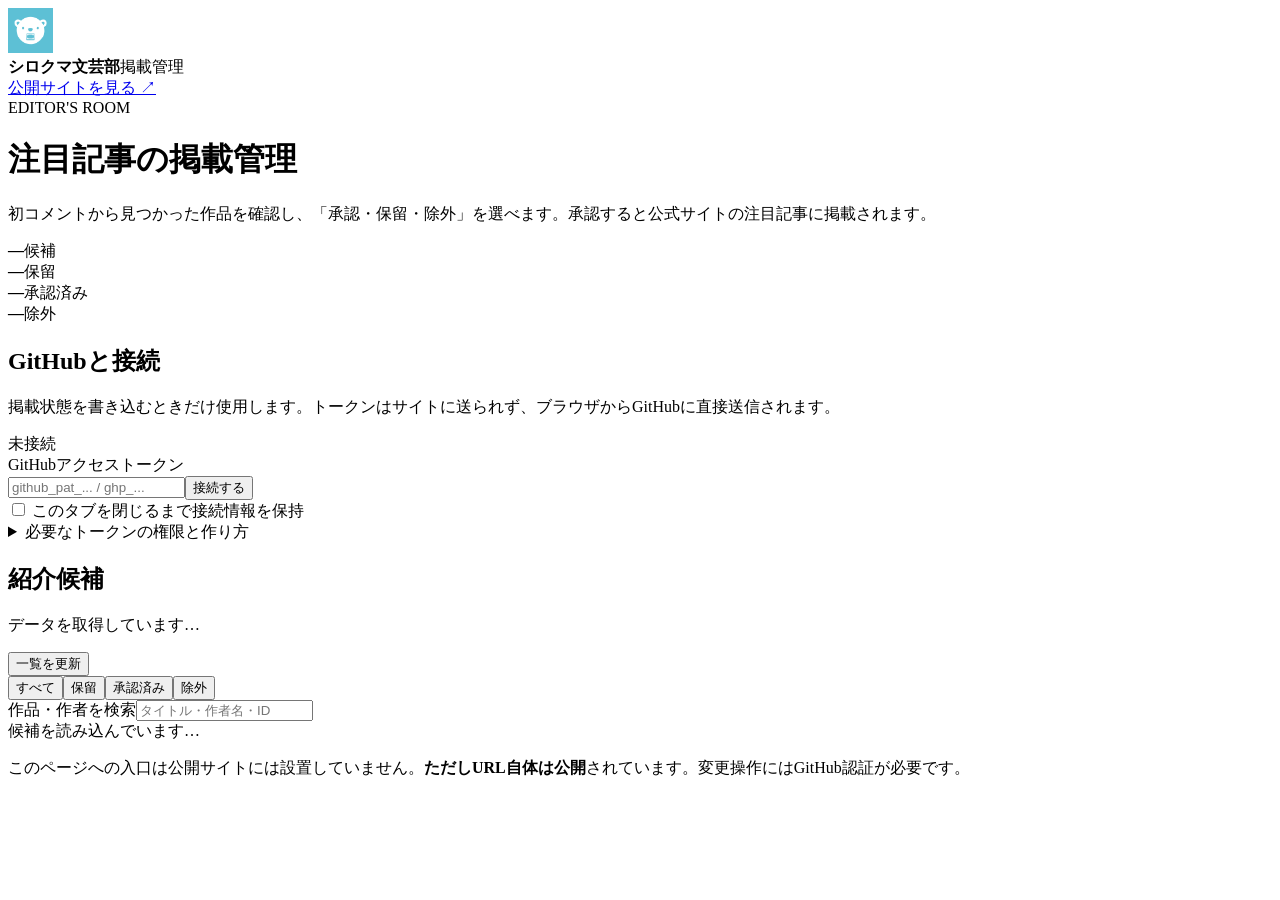
==== admin/index.html @ ab10d97c "Create unlinked Shirokuma featured-article approval console" ====
<!doctype html>
<html lang="ja">
<head>
<meta charset="utf-8">
<meta name="viewport" content="width=device-width,initial-scale=1">
<meta name="color-scheme" content="light">
<meta name="robots" content="noindex,nofollow,noarchive">
<meta http-equiv="Content-Security-Policy" content="default-src 'none'; base-uri 'none'; form-action 'none'; script-src 'self'; style-src 'self'; img-src 'self'; connect-src 'self' https://api.github.com; upgrade-insecure-requests">
<title>掲載管理｜シロクマ文芸部</title>
<link rel="icon" type="image/png" href="../assets/polarbear-icon.png">
<link rel="stylesheet" href="./style.css">
<script defer src="./app.js"></script>
</head>
<body>
<header class="header"><div class="wrap head">
  <div class="logo"><img src="../assets/polarbear-icon.png" alt="" width="45" height="45"><div><strong>シロクマ文芸部</strong><span>掲載管理</span></div></div>
  <a href="../" target="_blank" rel="noopener noreferrer" class="site">公開サイトを見る ↗</a>
</div></header>
<main class="wrap">
  <div class="hero"><div class="eyebrow">EDITOR'S ROOM</div><h1>注目記事の掲載管理</h1>
    <p>初コメントから見つかった作品を確認し、「承認・保留・除外」を選べます。承認すると公式サイトの注目記事に掲載されます。</p>
    <div class="summary" aria-live="polite"><div><b id="count-total">—</b><span>候補</span></div><div><b id="count-draft">—</b><span>保留</span></div><div><b id="count-approved">—</b><span>承認済み</span></div><div><b id="count-excluded">—</b><span>除外</span></div></div>
  </div>
  <section class="auth" aria-labelledby="auth-title">
    <div class="auth-top"><div><h2 id="auth-title">GitHubと接続</h2><p>掲載状態を書き込むときだけ使用します。トークンはサイトに送られず、ブラウザからGitHubに直接送信されます。</p></div><span id="auth-status" class="auth-status">未接続</span></div>
    <div class="auth-controls">
      <label for="token">GitHubアクセストークン</label>
      <div class="auth-row"><input id="token" type="password" spellcheck="false" autocomplete="off" placeholder="github_pat_... / ghp_..."><button id="connect" type="button" class="primary">接続する</button><button id="disconnect" type="button" class="quiet" hidden>切断</button></div>
      <label class="remember"><input type="checkbox" id="remember"> このタブを閉じるまで接続情報を保持</label>
    </div>
    <details><summary>必要なトークンの権限と作り方</summary><p>GitHubの「Fine-grained personal access token」で、対象リポジトリ <code>komakikosuke/shirokuma-bungeibu</code> だけを選び、<strong>Contents: Read and write</strong> を付けます。アカウント全体の権限は不要です。</p><p><a href="https://github.com/settings/personal-access-tokens/new" target="_blank" rel="noopener noreferrer">GitHubでトークンを作成 ↗</a></p></details>
    <p id="message" role="status" aria-live="polite"></p>
  </section>
  <section class="records" aria-labelledby="records-title">
    <div class="tools"><div><h2 id="records-title">紹介候補</h2><p id="updated" class="muted">データを取得しています…</p></div>
      <button id="refresh" type="button" class="quiet">一覧を更新</button></div>
    <div class="filter-row" aria-label="候補一覧の絞り込み">
      <div class="tabs" role="group" aria-label="状態"><button class="selected" data-filter="all" type="button">すべて</button><button data-filter="draft" type="button">保留</button><button data-filter="approved" type="button">承認済み</button><button data-filter="excluded" type="button">除外</button></div>
      <label class="search-label">作品・作者を検索<input id="search" type="search" placeholder="タイトル・作者名・ID"></label>
    </div>
    <div id="items" class="cards" aria-live="polite"><div class="empty">候補を読み込んでいます…</div></div>
  </section>
  <footer><p>このページへの入口は公開サイトには設置していません。<strong>ただしURL自体は公開</strong>されています。変更操作にはGitHub認証が必要です。</p></footer>
</main>
</body>
</html>
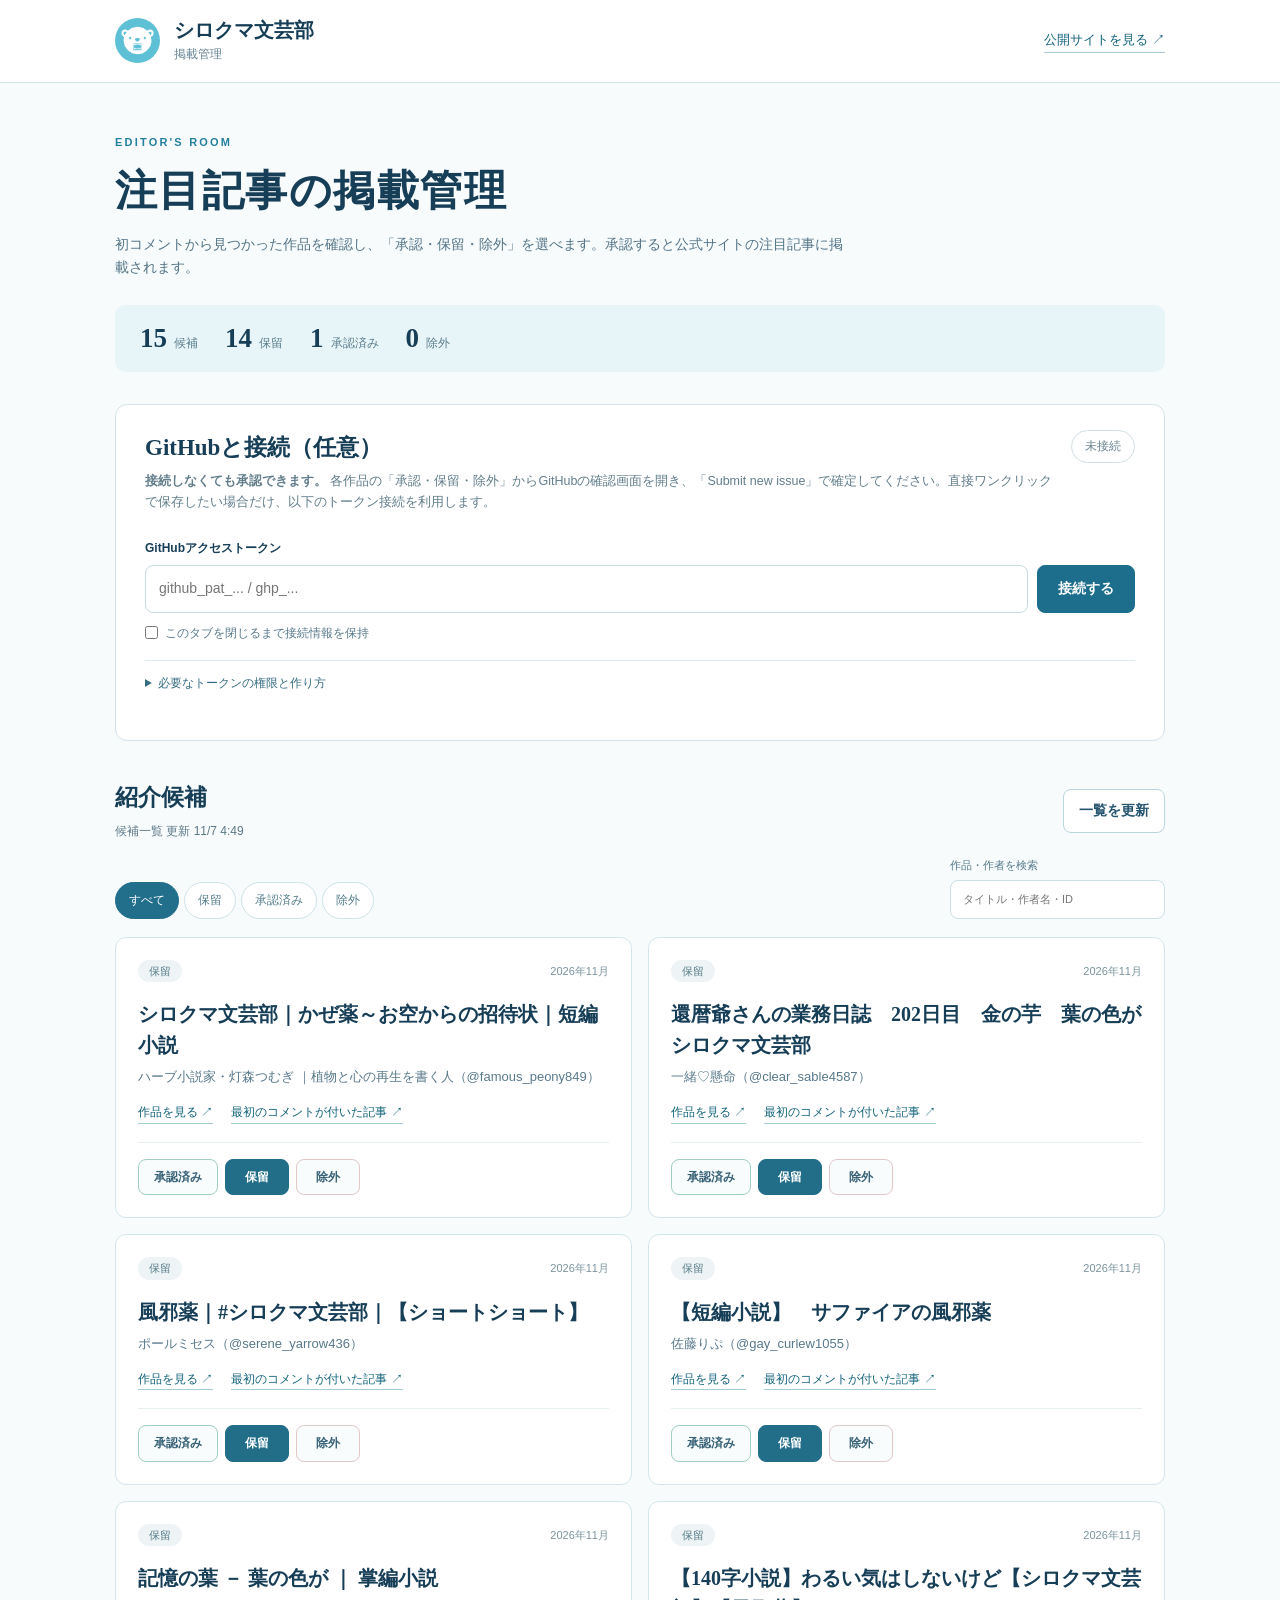
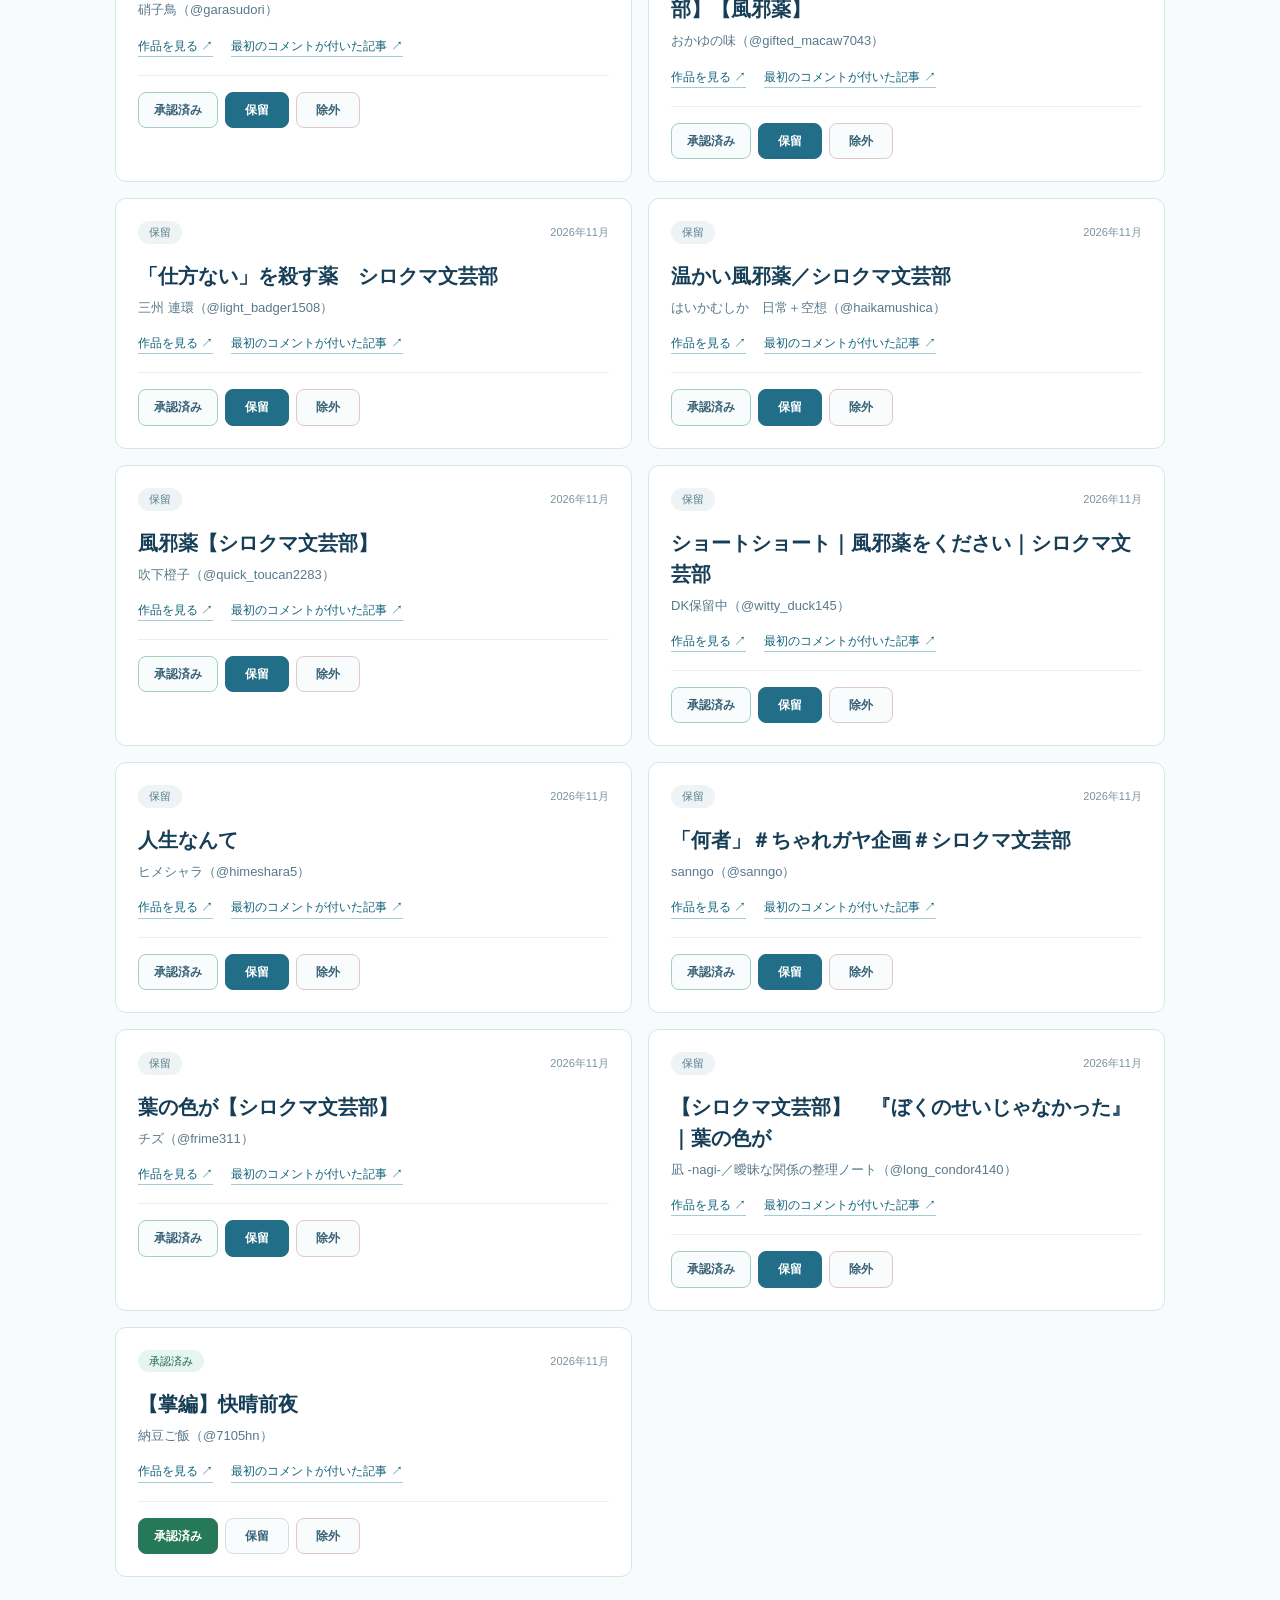
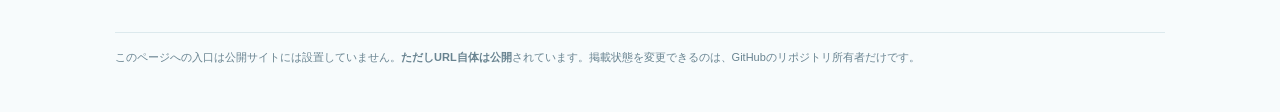
==== commit 9194ceee: "Explain tokenless GitHub confirmation and keep credential connection optional" ====
--- a/admin/index.html
+++ b/admin/index.html
@@ -22,7 +22,7 @@
     <div class="summary" aria-live="polite"><div><b id="count-total">—</b><span>候補</span></div><div><b id="count-draft">—</b><span>保留</span></div><div><b id="count-approved">—</b><span>承認済み</span></div><div><b id="count-excluded">—</b><span>除外</span></div></div>
   </div>
   <section class="auth" aria-labelledby="auth-title">
-    <div class="auth-top"><div><h2 id="auth-title">GitHubと接続</h2><p>掲載状態を書き込むときだけ使用します。トークンはサイトに送られず、ブラウザからGitHubに直接送信されます。</p></div><span id="auth-status" class="auth-status">未接続</span></div>
+    <div class="auth-top"><div><h2 id="auth-title">GitHubと接続（任意）</h2><p><strong>接続しなくても承認できます。</strong> 各作品の「承認・保留・除外」からGitHubの確認画面を開き、「Submit new issue」で確定してください。直接ワンクリックで保存したい場合だけ、以下のトークン接続を利用します。</p></div><span id="auth-status" class="auth-status">未接続</span></div>
     <div class="auth-controls">
       <label for="token">GitHubアクセストークン</label>
       <div class="auth-row"><input id="token" type="password" spellcheck="false" autocomplete="off" placeholder="github_pat_... / ghp_..."><button id="connect" type="button" class="primary">接続する</button><button id="disconnect" type="button" class="quiet" hidden>切断</button></div>
@@ -40,7 +40,7 @@
     </div>
     <div id="items" class="cards" aria-live="polite"><div class="empty">候補を読み込んでいます…</div></div>
   </section>
-  <footer><p>このページへの入口は公開サイトには設置していません。<strong>ただしURL自体は公開</strong>されています。変更操作にはGitHub認証が必要です。</p></footer>
+  <footer><p>このページへの入口は公開サイトには設置していません。<strong>ただしURL自体は公開</strong>されています。掲載状態を変更できるのは、GitHubのリポジトリ所有者だけです。</p></footer>
 </main>
 </body>
 </html>
--- a/admin/style.css
+++ b/admin/style.css
@@ -0,0 +1,8 @@
+:root{--navy:#173e57;--blue:#247f9d;--sky:#5dc0d5;--paper:#fcfdfd;--line:#d3e3e8;--muted:#5c7886;--serif:"Hiragino Mincho ProN","Yu Mincho",YuMincho,serif;--sans:-apple-system,BlinkMacSystemFont,"Hiragino Kaku Gothic ProN","Yu Gothic",Meiryo,sans-serif}
+*{box-sizing:border-box}html{background:#f7fbfc}body{margin:0;background:#f7fbfc;color:var(--navy);font:14px/1.7 var(--sans)}a{color:#12627b}button,input{font:inherit}button{cursor:pointer}button:disabled{cursor:default;opacity:.48}a:focus-visible,button:focus-visible,input:focus-visible{outline:3px solid #176b91;outline-offset:3px}.wrap{width:min(1050px,calc(100% - 44px));margin-inline:auto}
+.header{background:white;border-bottom:1px solid var(--line)}.head{min-height:82px;display:flex;justify-content:space-between;align-items:center;gap:20px}.logo{display:flex;gap:14px;align-items:center}.logo img{border-radius:50%;object-fit:cover}.logo strong{display:block;font:600 20px var(--serif)}.logo span{display:block;color:#648293;font-size:12px}.site{font-size:13px;text-decoration:none;border-bottom:1px solid #aacdd8}
+.hero{padding:50px 0 32px}.eyebrow{font-size:11px;letter-spacing:.2em;color:var(--blue);font-weight:800}.hero h1{font:600 clamp(28px,3.5vw,42px)/1.5 var(--serif);letter-spacing:.035em;margin:8px 0 10px}.hero>p{margin:0;max-width:730px;color:#547588;font-size:14px}.summary{margin-top:25px;display:flex;gap:7px 27px;flex-wrap:wrap;padding:18px 25px;background:#e8f5f8;border-radius:11px}.summary>div{display:flex;align-items:baseline;gap:7px}.summary b{font:600 27px var(--serif)}.summary span{font-size:12px;color:#5a7e8d}
+.auth{background:white;border:1px solid var(--line);padding:25px 29px;border-radius:12px}.auth-top{display:flex;justify-content:space-between;align-items:start;gap:15px}.auth h2,.records h2{font:600 23px/1.6 var(--serif);margin:0}.auth p{color:#617d8a;margin:4px 0 12px;font-size:12.5px}.auth-status{border:1px solid #cfdee3;border-radius:99px;padding:5px 13px;white-space:nowrap;color:#6a8491;font-size:12px}.auth-status.connected{color:#176846;border-color:#b0d8c3;background:#f1f9f4}.auth-controls>label:first-child{display:block;margin:12px 0 7px;font-weight:650;font-size:12px}.auth-row{display:flex;gap:9px}.auth-row input{flex:1;min-width:0;border:1px solid #c8dce3;border-radius:8px;padding:11px 13px;background:#fff}.primary{background:#1c6e8c;color:#fff;border:1px solid #1c6e8c;border-radius:8px;padding:9px 20px;font-weight:650}.primary:hover:not(:disabled){background:#13546d}.quiet{border:1px solid #bad5dd;background:#fff;border-radius:8px;padding:9px 15px;color:#24546e;font-weight:600}.quiet:hover:not(:disabled){background:#eff8fa}.remember{display:flex;align-items:center;gap:7px;margin-top:10px;color:#58798b;font-size:12px}.remember input{margin:0;accent-color:#1e7e9d}.auth details{margin-top:17px;padding-top:12px;border-top:1px solid #e1ebef;font-size:12px}.auth summary{cursor:pointer;color:#376d83}.auth code{word-break:break-all}.auth #message{margin:9px 0 0;font-size:12.5px;min-height:1em;color:#305f73}.auth #message.error{color:#a22d39}
+.records{padding:39px 0 55px}.tools{display:flex;align-items:center;justify-content:space-between;gap:15px;margin-bottom:15px}.muted{font-size:12px;color:var(--muted);margin:4px 0 0}.filter-row{display:flex;justify-content:space-between;align-items:end;gap:18px;margin-bottom:18px}.tabs{display:flex;gap:5px;flex-wrap:wrap}.tabs button{padding:7px 13px;border:1px solid #cee2e8;background:white;border-radius:99px;color:#567f8e;font-size:12px}.tabs button.selected{background:#216f8b;color:white;border-color:#216f8b}.search-label{font-size:11px;color:#547a89}.search-label input{display:block;margin-top:5px;border:1px solid #ccdee6;background:white;border-radius:8px;padding:9px 12px;min-width:215px}
+.cards{display:grid;grid-template-columns:repeat(2,minmax(0,1fr));gap:16px}.card{background:white;border:1px solid #d4e6eb;border-radius:11px;padding:22px;min-width:0}.card-top{display:flex;align-items:center;justify-content:space-between;gap:12px}.status{display:inline-block;font-size:11px;border-radius:99px;padding:2px 11px;background:#eef4f6;color:#537a86}.status.approved{background:#e6f5ed;color:#186449}.status.excluded{background:#f4eeee;color:#8e5760}.month{color:#7a939d;font-size:11px}.card h3{font:600 20px/1.55 var(--serif);margin:17px 0 5px;overflow-wrap:anywhere}.creator{margin:0;font-size:13px;color:#58798b}.card-anchors{display:flex;flex-wrap:wrap;gap:8px 18px;margin:14px 0 18px;font-size:12px}.card-anchors a{text-decoration:none;border-bottom:1px solid #a4ccd5}.card-controls{border-top:1px solid #e8f0f2;padding-top:16px;display:flex;gap:7px;flex-wrap:wrap}.card-controls button{border:1px solid #cddfe5;background:#f9fcfd;border-radius:8px;padding:7px 15px;color:#386277;font-size:12px;font-weight:600;min-width:64px}.card-controls button[data-status="approved"]{border-color:#a1cfc0}.card-controls button[data-status="excluded"]{border-color:#e1c7c7}.card-controls button.active{background:#226e89;border-color:#226e89;color:white}.card-controls button.active[data-status="approved"]{background:#257858;border-color:#257858}.card-controls button.active[data-status="excluded"]{background:#93636d;border-color:#93636d}.card-controls button:hover:not(:disabled):not(.active){border-color:#65acc0;background:#ecf8fb}.empty{grid-column:1/-1;text-align:center;border:1px dashed #a9cdd8;background:#fff;padding:52px 20px;border-radius:11px;color:#688390}footer{border-top:1px solid #dce9ed;padding:15px 0 45px}footer p{font-size:11px;color:#688390;margin:0}
+@media(max-width:760px){.wrap{width:calc(100% - 30px)}.head{min-height:69px}.logo strong{font-size:17px}.hero{padding:30px 0 27px}.hero h1{font-size:29px}.summary{gap:8px 22px;padding:14px 18px}.summary b{font-size:23px}.auth{padding:20px 16px}.auth-top{display:block}.auth-status{display:inline-block;margin-top:6px}.auth-row{flex-wrap:wrap}.auth-row input{flex-basis:100%}.cards{grid-template-columns:1fr}.filter-row{align-items:start;flex-direction:column;gap:13px}.search-label,.search-label input{width:100%}.tools{align-items:start}.card{padding:19px}.card h3{font-size:18px}}
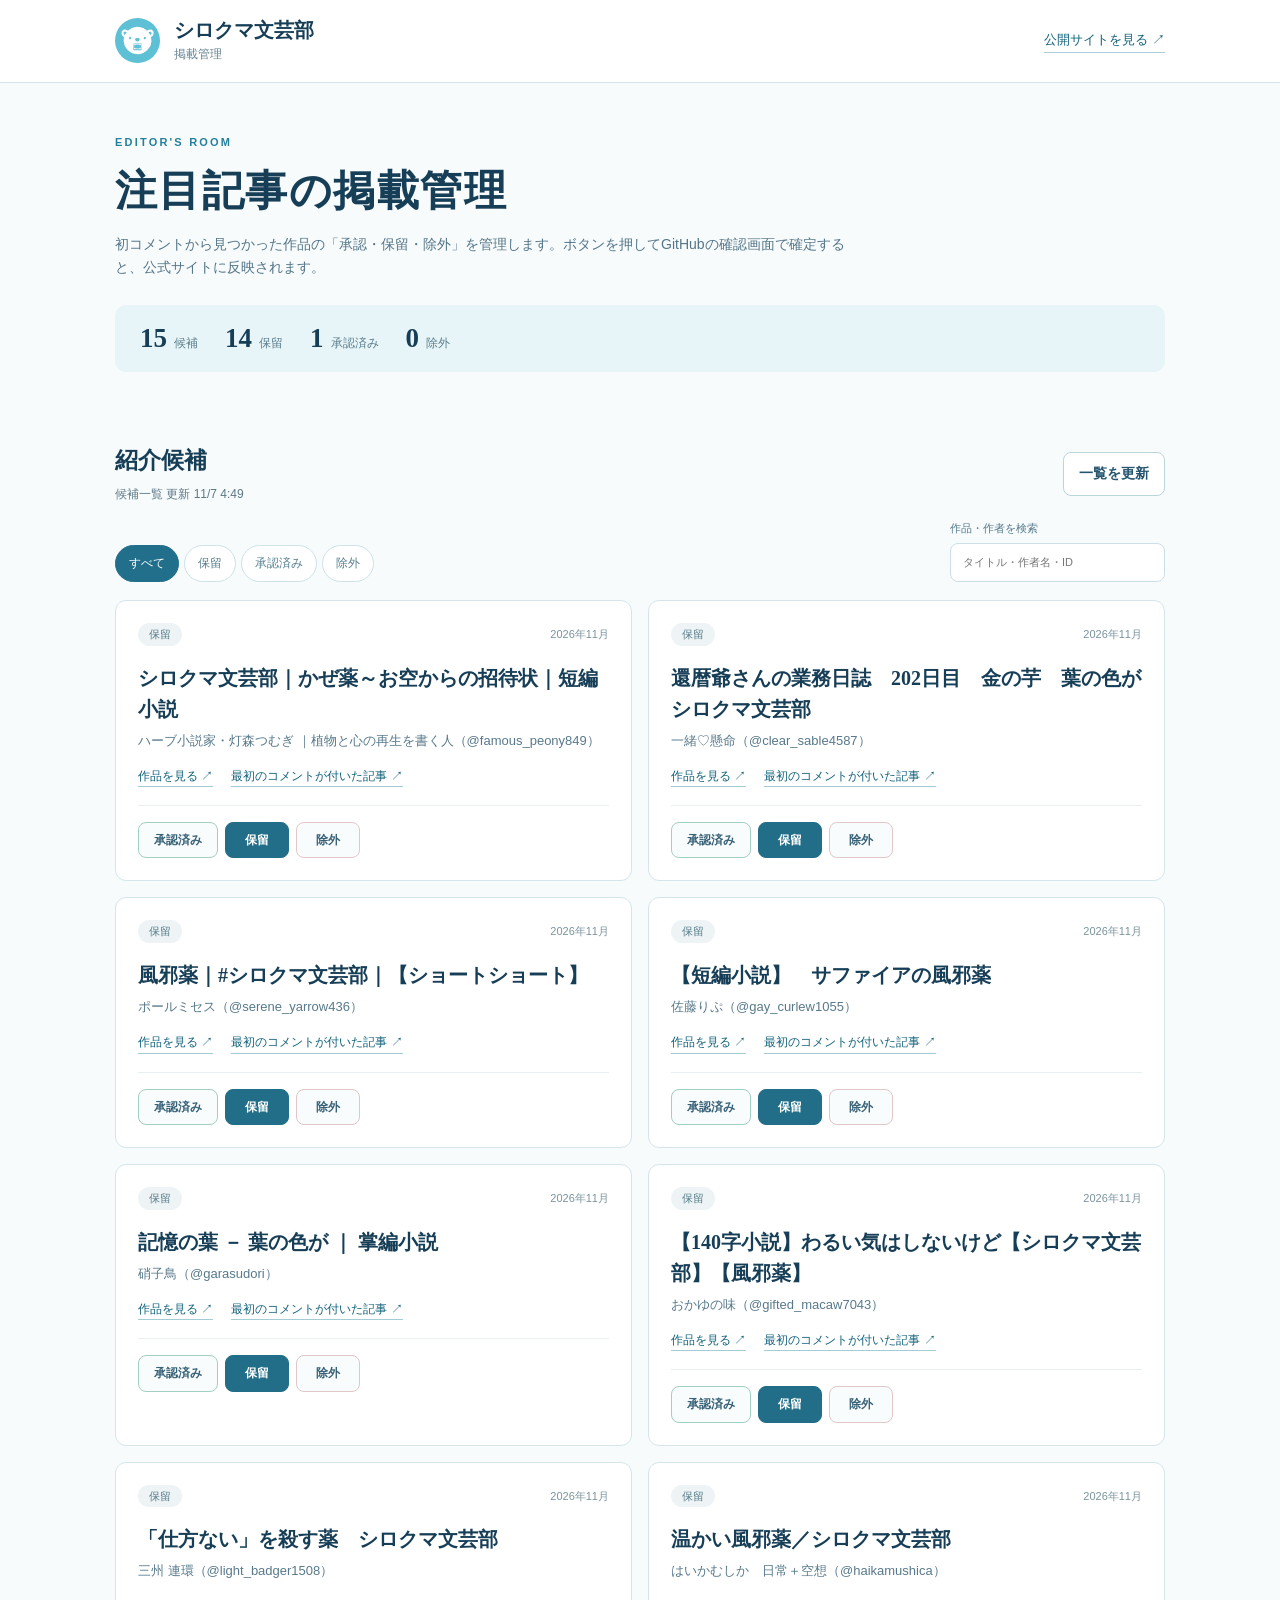
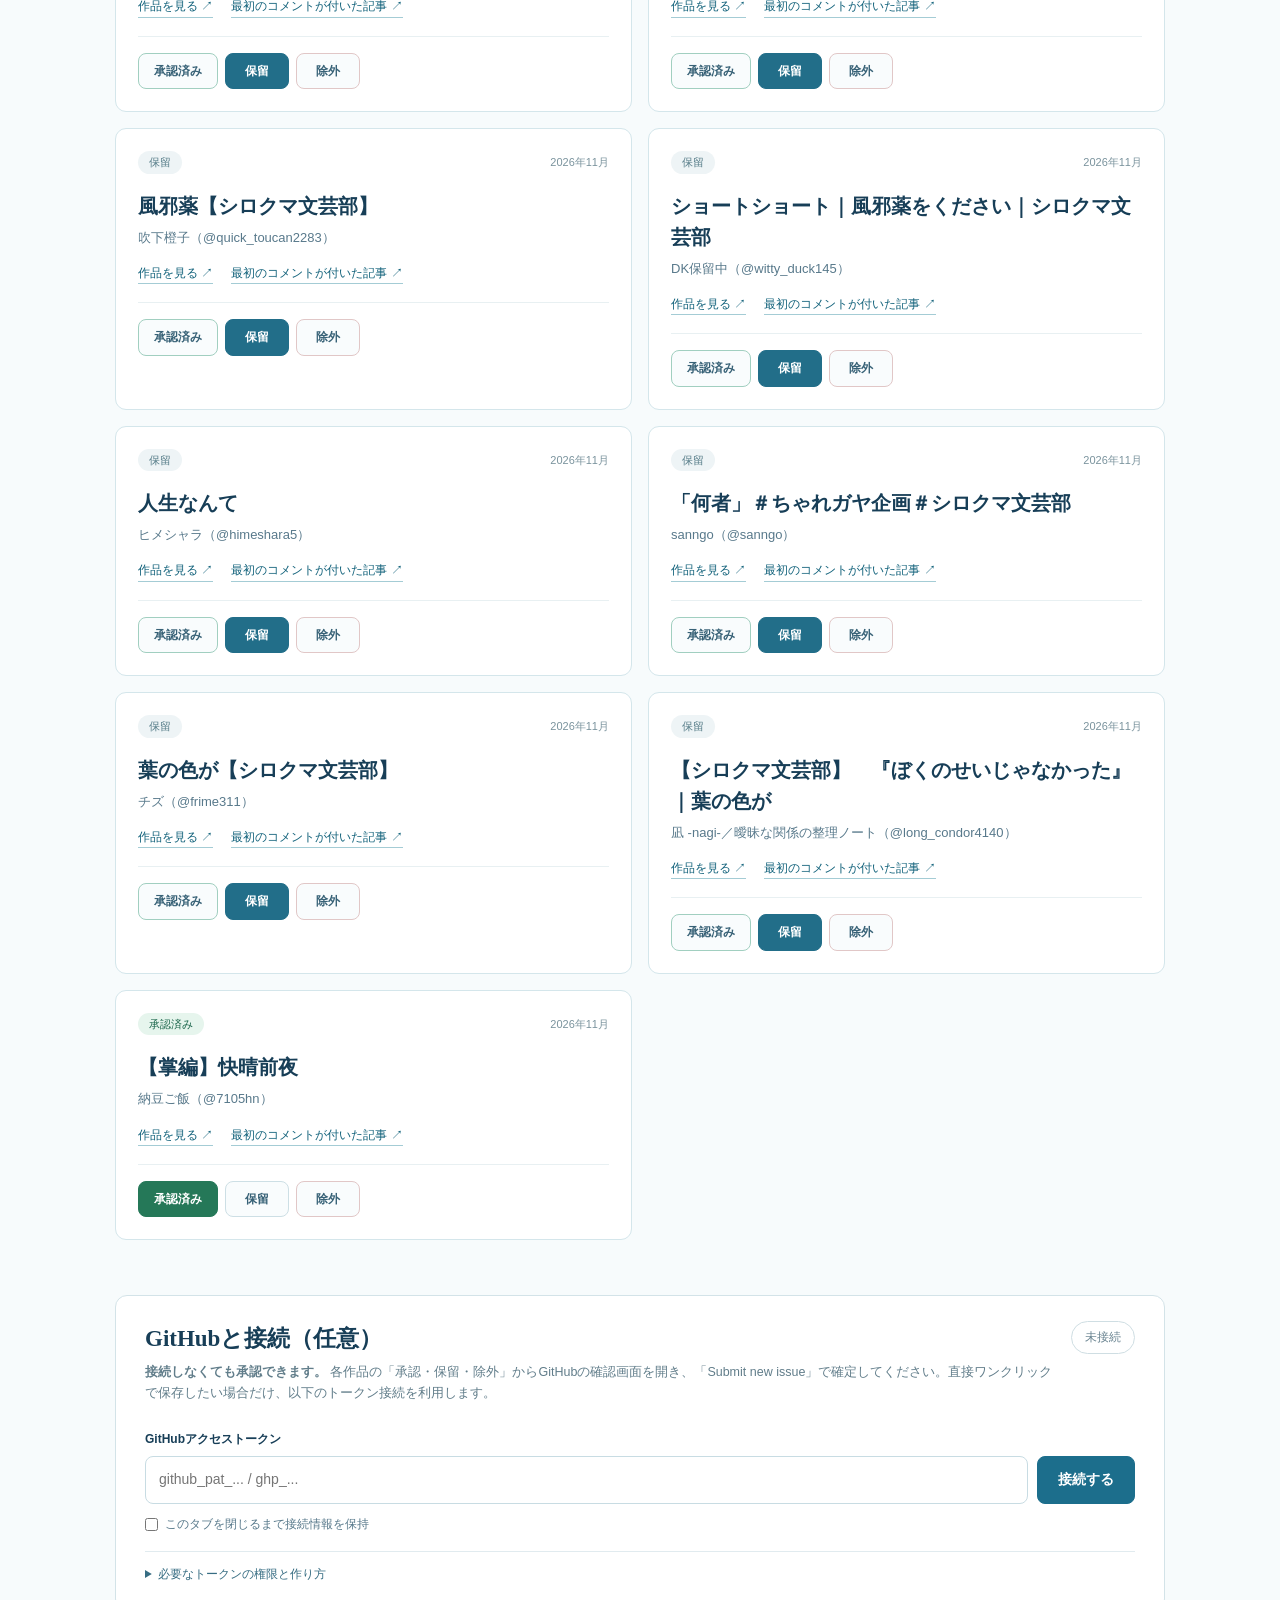
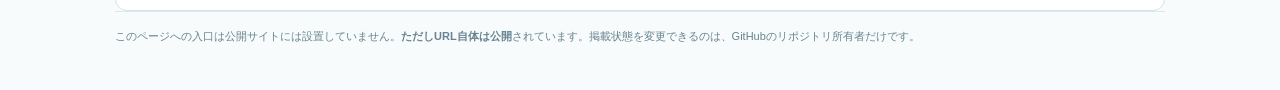
==== commit e1bf0128: "Show candidate cards first and make optional GitHub token controls secondary" ====
--- a/admin/index.html
+++ b/admin/index.html
@@ -18,19 +18,10 @@
 </div></header>
 <main class="wrap">
   <div class="hero"><div class="eyebrow">EDITOR'S ROOM</div><h1>注目記事の掲載管理</h1>
-    <p>初コメントから見つかった作品を確認し、「承認・保留・除外」を選べます。承認すると公式サイトの注目記事に掲載されます。</p>
+    <p>初コメントから見つかった作品の「承認・保留・除外」を管理します。ボタンを押してGitHubの確認画面で確定すると、公式サイトに反映されます。</p>
     <div class="summary" aria-live="polite"><div><b id="count-total">—</b><span>候補</span></div><div><b id="count-draft">—</b><span>保留</span></div><div><b id="count-approved">—</b><span>承認済み</span></div><div><b id="count-excluded">—</b><span>除外</span></div></div>
+    <p id="message" role="status" aria-live="polite"></p>
   </div>
-  <section class="auth" aria-labelledby="auth-title">
-    <div class="auth-top"><div><h2 id="auth-title">GitHubと接続（任意）</h2><p><strong>接続しなくても承認できます。</strong> 各作品の「承認・保留・除外」からGitHubの確認画面を開き、「Submit new issue」で確定してください。直接ワンクリックで保存したい場合だけ、以下のトークン接続を利用します。</p></div><span id="auth-status" class="auth-status">未接続</span></div>
-    <div class="auth-controls">
-      <label for="token">GitHubアクセストークン</label>
-      <div class="auth-row"><input id="token" type="password" spellcheck="false" autocomplete="off" placeholder="github_pat_... / ghp_..."><button id="connect" type="button" class="primary">接続する</button><button id="disconnect" type="button" class="quiet" hidden>切断</button></div>
-      <label class="remember"><input type="checkbox" id="remember"> このタブを閉じるまで接続情報を保持</label>
-    </div>
-    <details><summary>必要なトークンの権限と作り方</summary><p>GitHubの「Fine-grained personal access token」で、対象リポジトリ <code>komakikosuke/shirokuma-bungeibu</code> だけを選び、<strong>Contents: Read and write</strong> を付けます。アカウント全体の権限は不要です。</p><p><a href="https://github.com/settings/personal-access-tokens/new" target="_blank" rel="noopener noreferrer">GitHubでトークンを作成 ↗</a></p></details>
-    <p id="message" role="status" aria-live="polite"></p>
-  </section>
   <section class="records" aria-labelledby="records-title">
     <div class="tools"><div><h2 id="records-title">紹介候補</h2><p id="updated" class="muted">データを取得しています…</p></div>
       <button id="refresh" type="button" class="quiet">一覧を更新</button></div>
@@ -40,6 +31,16 @@
     </div>
     <div id="items" class="cards" aria-live="polite"><div class="empty">候補を読み込んでいます…</div></div>
   </section>
+  <section class="auth" aria-labelledby="auth-title">
+    <div class="auth-top"><div><h2 id="auth-title">GitHubと接続（任意）</h2><p><strong>接続しなくても承認できます。</strong> 各作品の「承認・保留・除外」からGitHubの確認画面を開き、「Submit new issue」で確定してください。直接ワンクリックで保存したい場合だけ、以下のトークン接続を利用します。</p></div><span id="auth-status" class="auth-status">未接続</span></div>
+    <div class="auth-controls">
+      <label for="token">GitHubアクセストークン</label>
+      <div class="auth-row"><input id="token" type="password" spellcheck="false" autocomplete="off" placeholder="github_pat_... / ghp_..."><button id="connect" type="button" class="primary">接続する</button><button id="disconnect" type="button" class="quiet" hidden>切断</button></div>
+      <label class="remember"><input type="checkbox" id="remember"> このタブを閉じるまで接続情報を保持</label>
+    </div>
+    <details><summary>必要なトークンの権限と作り方</summary><p>GitHubの「Fine-grained personal access token」で、対象リポジトリ <code>komakikosuke/shirokuma-bungeibu</code> だけを選び、<strong>Contents: Read and write</strong> を付けます。アカウント全体の権限は不要です。</p><p><a href="https://github.com/settings/personal-access-tokens/new" target="_blank" rel="noopener noreferrer">GitHubでトークンを作成 ↗</a></p></details>
+    
+  </section>
   <footer><p>このページへの入口は公開サイトには設置していません。<strong>ただしURL自体は公開</strong>されています。掲載状態を変更できるのは、GitHubのリポジトリ所有者だけです。</p></footer>
 </main>
 </body>
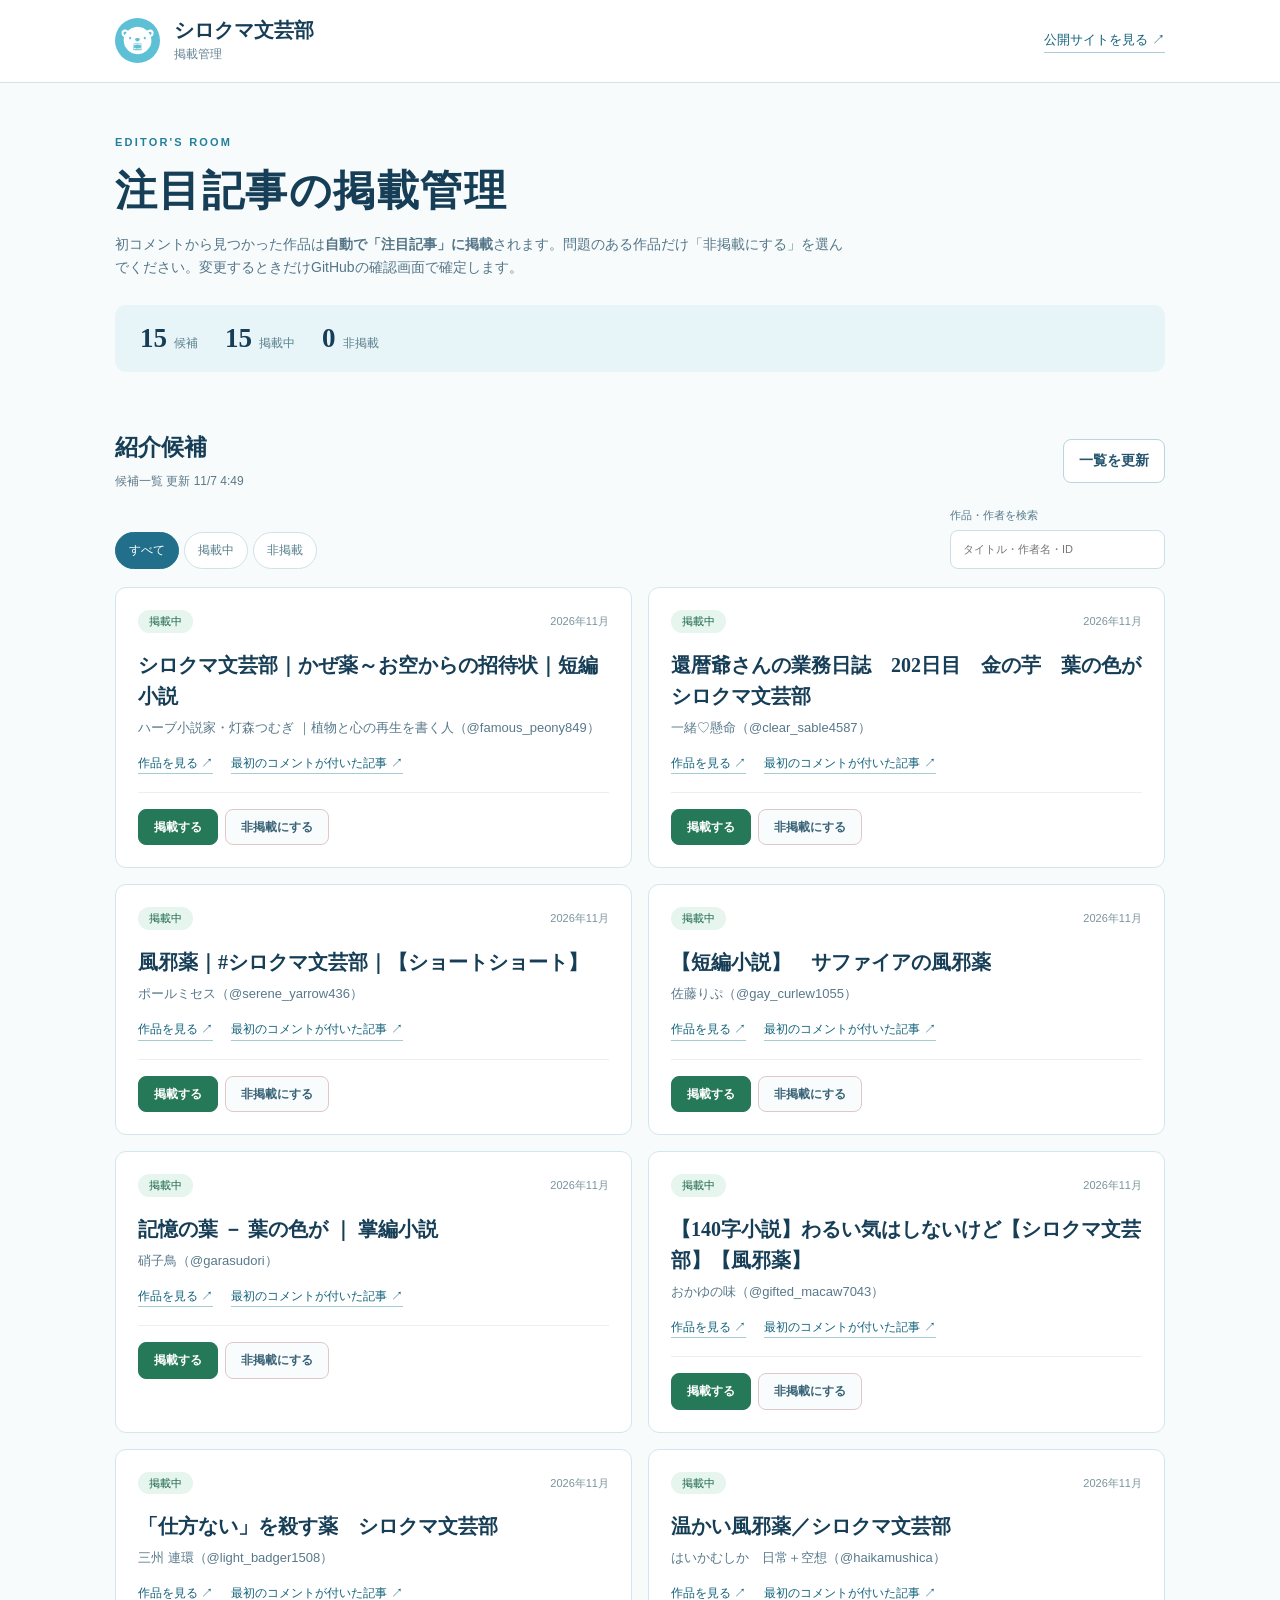
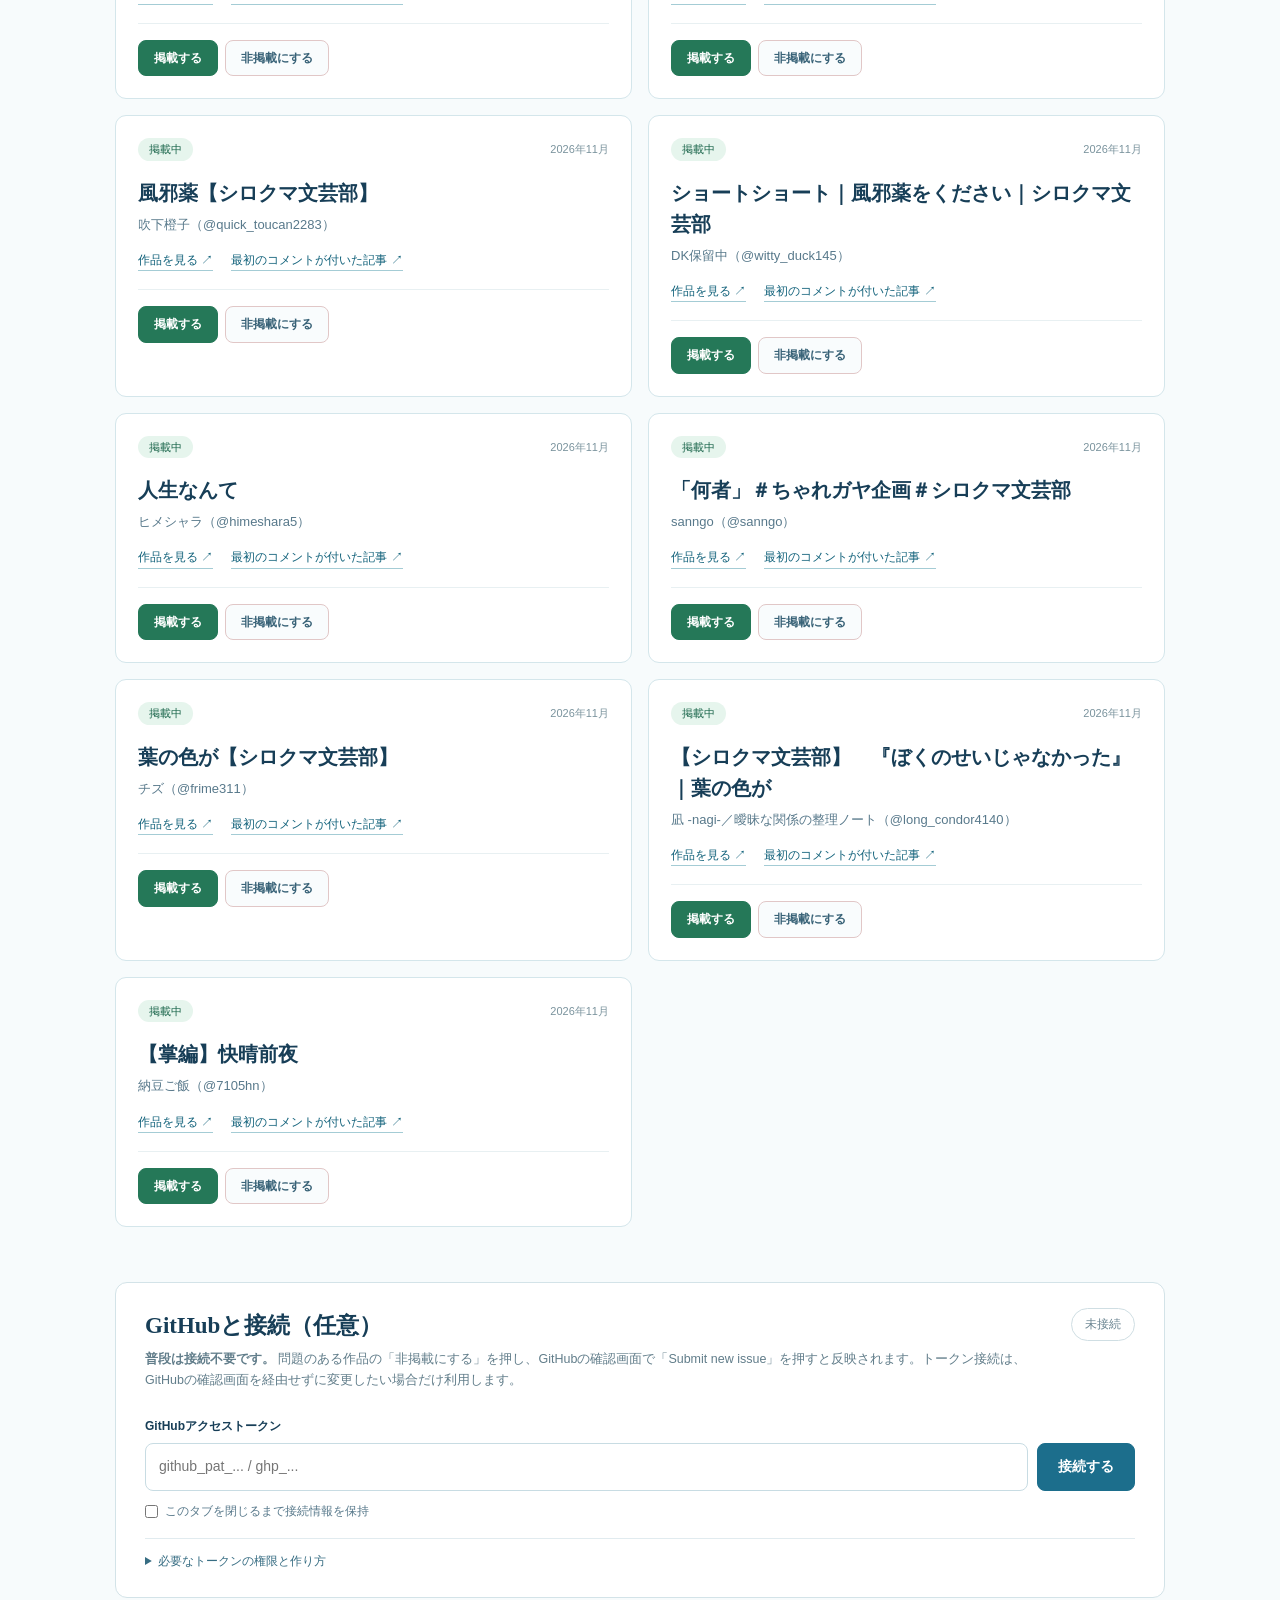
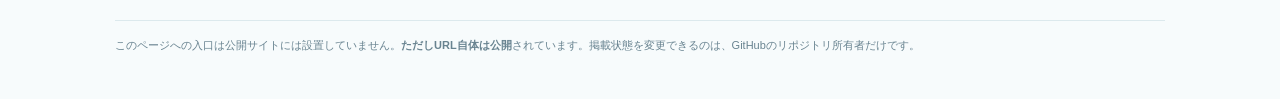
==== commit a8db7c2a: "Explain automatic publication and show only published/unpublished admin filters" ====
--- a/admin/index.html
+++ b/admin/index.html
@@ -18,21 +18,21 @@
 </div></header>
 <main class="wrap">
   <div class="hero"><div class="eyebrow">EDITOR'S ROOM</div><h1>注目記事の掲載管理</h1>
-    <p>初コメントから見つかった作品の「承認・保留・除外」を管理します。ボタンを押してGitHubの確認画面で確定すると、公式サイトに反映されます。</p>
-    <div class="summary" aria-live="polite"><div><b id="count-total">—</b><span>候補</span></div><div><b id="count-draft">—</b><span>保留</span></div><div><b id="count-approved">—</b><span>承認済み</span></div><div><b id="count-excluded">—</b><span>除外</span></div></div>
+    <p>初コメントから見つかった作品は<strong>自動で「注目記事」に掲載</strong>されます。問題のある作品だけ「非掲載にする」を選んでください。変更するときだけGitHubの確認画面で確定します。</p>
+    <div class="summary" aria-live="polite"><div><b id="count-total">—</b><span>候補</span></div><div><b id="count-approved">—</b><span>掲載中</span></div><div><b id="count-excluded">—</b><span>非掲載</span></div></div>
     <p id="message" role="status" aria-live="polite"></p>
   </div>
   <section class="records" aria-labelledby="records-title">
     <div class="tools"><div><h2 id="records-title">紹介候補</h2><p id="updated" class="muted">データを取得しています…</p></div>
       <button id="refresh" type="button" class="quiet">一覧を更新</button></div>
     <div class="filter-row" aria-label="候補一覧の絞り込み">
-      <div class="tabs" role="group" aria-label="状態"><button class="selected" data-filter="all" type="button">すべて</button><button data-filter="draft" type="button">保留</button><button data-filter="approved" type="button">承認済み</button><button data-filter="excluded" type="button">除外</button></div>
+      <div class="tabs" role="group" aria-label="状態"><button class="selected" data-filter="all" type="button">すべて</button><button data-filter="approved" type="button">掲載中</button><button data-filter="excluded" type="button">非掲載</button></div>
       <label class="search-label">作品・作者を検索<input id="search" type="search" placeholder="タイトル・作者名・ID"></label>
     </div>
     <div id="items" class="cards" aria-live="polite"><div class="empty">候補を読み込んでいます…</div></div>
   </section>
   <section class="auth" aria-labelledby="auth-title">
-    <div class="auth-top"><div><h2 id="auth-title">GitHubと接続（任意）</h2><p><strong>接続しなくても承認できます。</strong> 各作品の「承認・保留・除外」からGitHubの確認画面を開き、「Submit new issue」で確定してください。直接ワンクリックで保存したい場合だけ、以下のトークン接続を利用します。</p></div><span id="auth-status" class="auth-status">未接続</span></div>
+    <div class="auth-top"><div><h2 id="auth-title">GitHubと接続（任意）</h2><p><strong>普段は接続不要です。</strong> 問題のある作品の「非掲載にする」を押し、GitHubの確認画面で「Submit new issue」を押すと反映されます。トークン接続は、GitHubの確認画面を経由せずに変更したい場合だけ利用します。</p></div><span id="auth-status" class="auth-status">未接続</span></div>
     <div class="auth-controls">
       <label for="token">GitHubアクセストークン</label>
       <div class="auth-row"><input id="token" type="password" spellcheck="false" autocomplete="off" placeholder="github_pat_... / ghp_..."><button id="connect" type="button" class="primary">接続する</button><button id="disconnect" type="button" class="quiet" hidden>切断</button></div>
--- a/admin/style.css
+++ b/admin/style.css
@@ -6,3 +6,9 @@
 .records{padding:39px 0 55px}.tools{display:flex;align-items:center;justify-content:space-between;gap:15px;margin-bottom:15px}.muted{font-size:12px;color:var(--muted);margin:4px 0 0}.filter-row{display:flex;justify-content:space-between;align-items:end;gap:18px;margin-bottom:18px}.tabs{display:flex;gap:5px;flex-wrap:wrap}.tabs button{padding:7px 13px;border:1px solid #cee2e8;background:white;border-radius:99px;color:#567f8e;font-size:12px}.tabs button.selected{background:#216f8b;color:white;border-color:#216f8b}.search-label{font-size:11px;color:#547a89}.search-label input{display:block;margin-top:5px;border:1px solid #ccdee6;background:white;border-radius:8px;padding:9px 12px;min-width:215px}
 .cards{display:grid;grid-template-columns:repeat(2,minmax(0,1fr));gap:16px}.card{background:white;border:1px solid #d4e6eb;border-radius:11px;padding:22px;min-width:0}.card-top{display:flex;align-items:center;justify-content:space-between;gap:12px}.status{display:inline-block;font-size:11px;border-radius:99px;padding:2px 11px;background:#eef4f6;color:#537a86}.status.approved{background:#e6f5ed;color:#186449}.status.excluded{background:#f4eeee;color:#8e5760}.month{color:#7a939d;font-size:11px}.card h3{font:600 20px/1.55 var(--serif);margin:17px 0 5px;overflow-wrap:anywhere}.creator{margin:0;font-size:13px;color:#58798b}.card-anchors{display:flex;flex-wrap:wrap;gap:8px 18px;margin:14px 0 18px;font-size:12px}.card-anchors a{text-decoration:none;border-bottom:1px solid #a4ccd5}.card-controls{border-top:1px solid #e8f0f2;padding-top:16px;display:flex;gap:7px;flex-wrap:wrap}.card-controls button{border:1px solid #cddfe5;background:#f9fcfd;border-radius:8px;padding:7px 15px;color:#386277;font-size:12px;font-weight:600;min-width:64px}.card-controls button[data-status="approved"]{border-color:#a1cfc0}.card-controls button[data-status="excluded"]{border-color:#e1c7c7}.card-controls button.active{background:#226e89;border-color:#226e89;color:white}.card-controls button.active[data-status="approved"]{background:#257858;border-color:#257858}.card-controls button.active[data-status="excluded"]{background:#93636d;border-color:#93636d}.card-controls button:hover:not(:disabled):not(.active){border-color:#65acc0;background:#ecf8fb}.empty{grid-column:1/-1;text-align:center;border:1px dashed #a9cdd8;background:#fff;padding:52px 20px;border-radius:11px;color:#688390}footer{border-top:1px solid #dce9ed;padding:15px 0 45px}footer p{font-size:11px;color:#688390;margin:0}
 @media(max-width:760px){.wrap{width:calc(100% - 30px)}.head{min-height:69px}.logo strong{font-size:17px}.hero{padding:30px 0 27px}.hero h1{font-size:29px}.summary{gap:8px 22px;padding:14px 18px}.summary b{font-size:23px}.auth{padding:20px 16px}.auth-top{display:block}.auth-status{display:inline-block;margin-top:6px}.auth-row{flex-wrap:wrap}.auth-row input{flex-basis:100%}.cards{grid-template-columns:1fr}.filter-row{align-items:start;flex-direction:column;gap:13px}.search-label,.search-label input{width:100%}.tools{align-items:start}.card{padding:19px}.card h3{font-size:18px}}
+
+#message{margin:16px 0 0;color:#215f79;background:#eaf5f8;border-left:3px solid #82bccc;padding:9px 12px;font-size:12.5px;border-radius:3px}
+#message:empty{display:none}
+#message.error{color:#973643;background:#fcf1f1;border-left-color:#d8a2a7}
+.records{padding-top:26px}
+.auth{margin-bottom:22px}
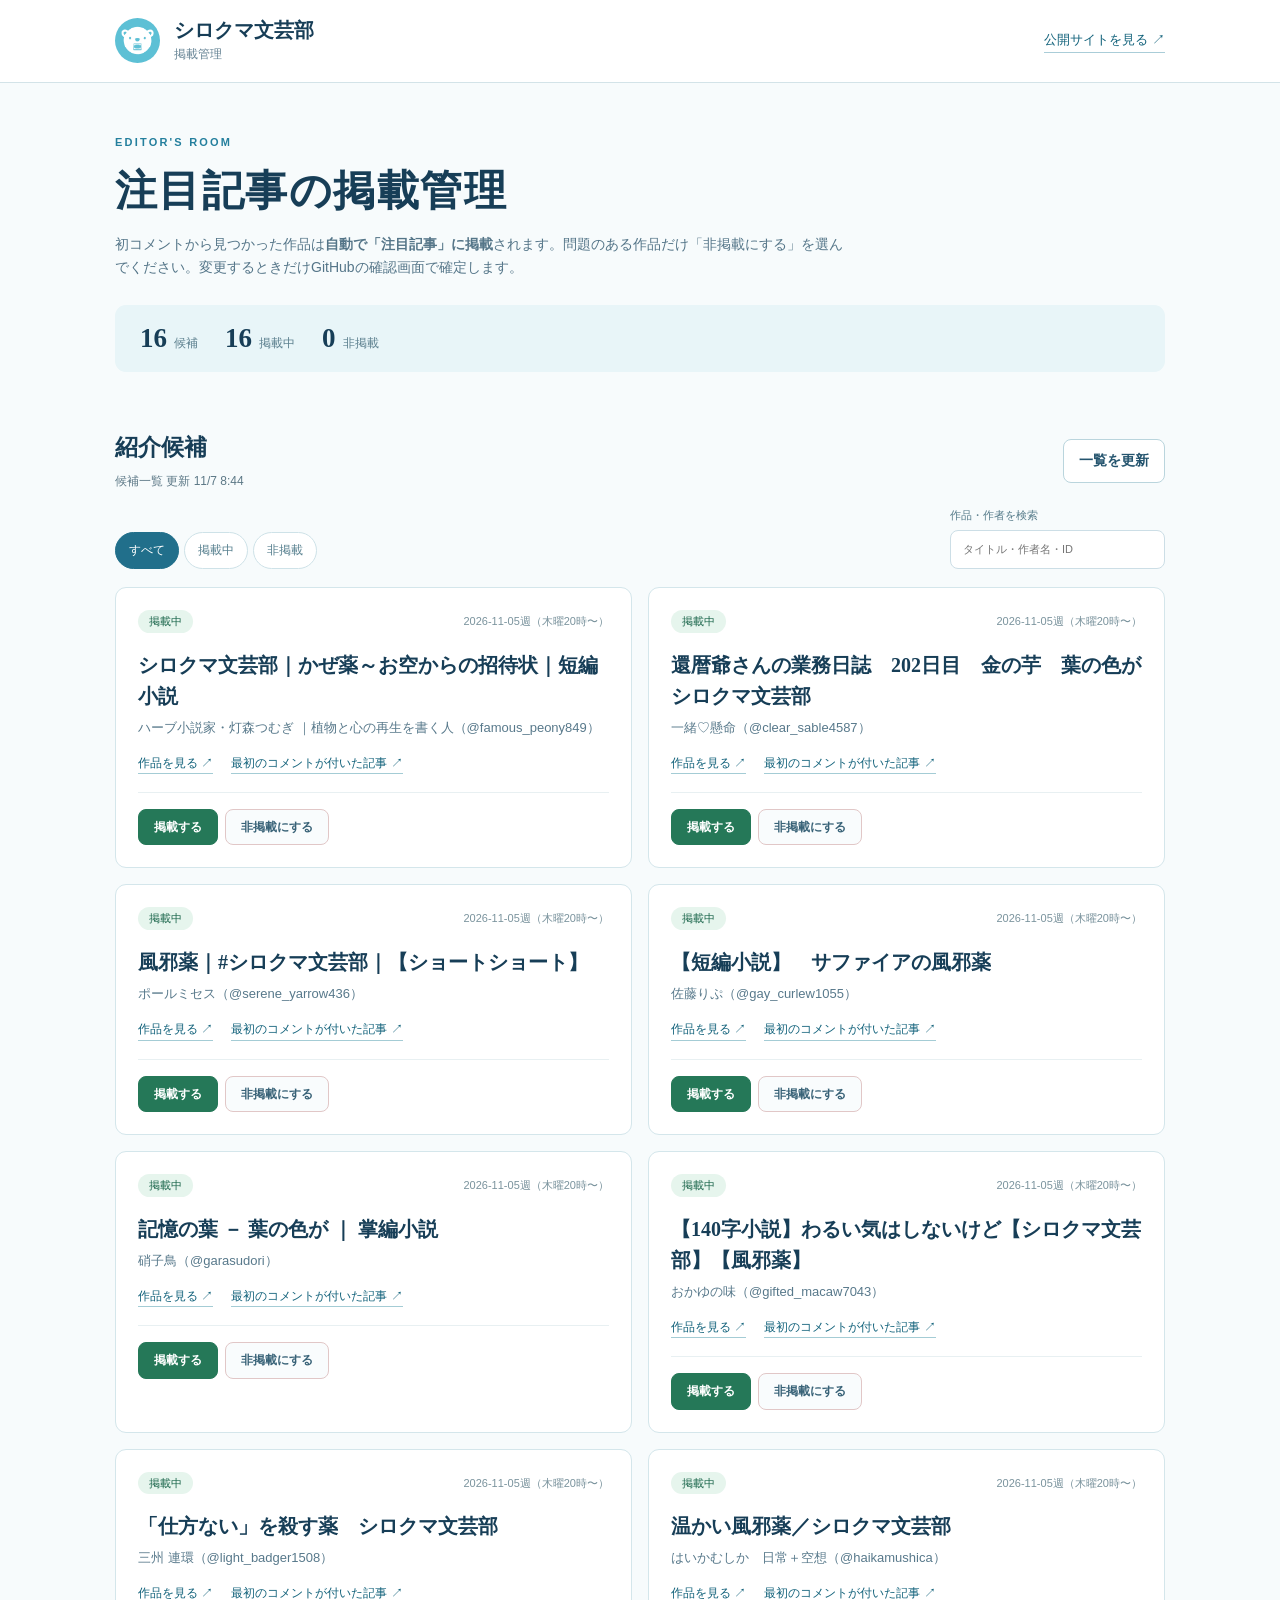
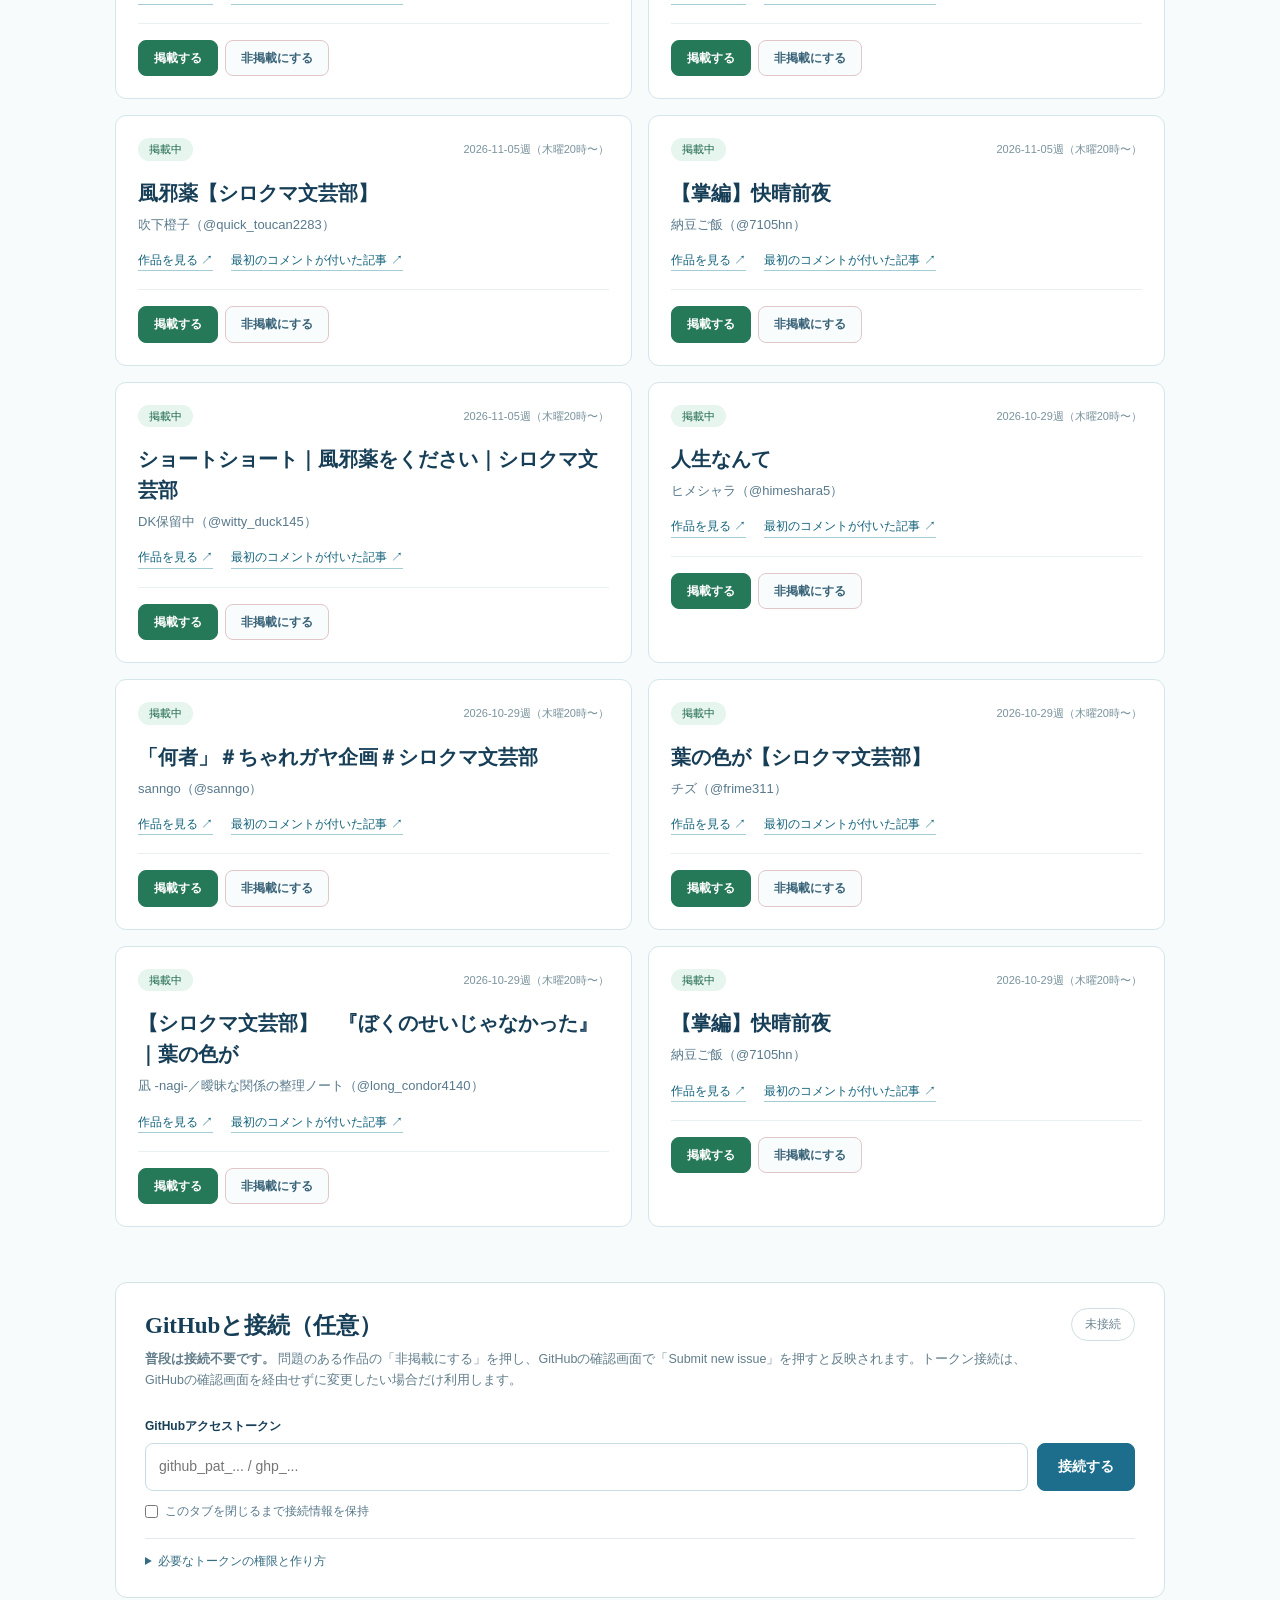
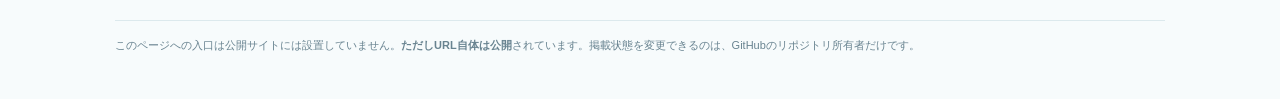
==== commit d2627b92: "Load weekly publication controls and refresh admin script cache" ====
--- a/admin/index.html
+++ b/admin/index.html
@@ -8,8 +8,9 @@
 <meta http-equiv="Content-Security-Policy" content="default-src 'none'; base-uri 'none'; form-action 'none'; script-src 'self'; style-src 'self'; img-src 'self'; connect-src 'self' https://api.github.com; upgrade-insecure-requests">
 <title>掲載管理｜シロクマ文芸部</title>
 <link rel="icon" type="image/png" href="../assets/polarbear-icon.png">
-<link rel="stylesheet" href="./style.css">
-<script defer src="./app.js"></script>
+<link rel="stylesheet" href="./style.css?v=aaac04e570b0">
+<script defer src="../assets/featured-week.js?v=1"></script>
+<script defer src="./app.js?v=weekly1"></script>
 </head>
 <body>
 <header class="header"><div class="wrap head">
